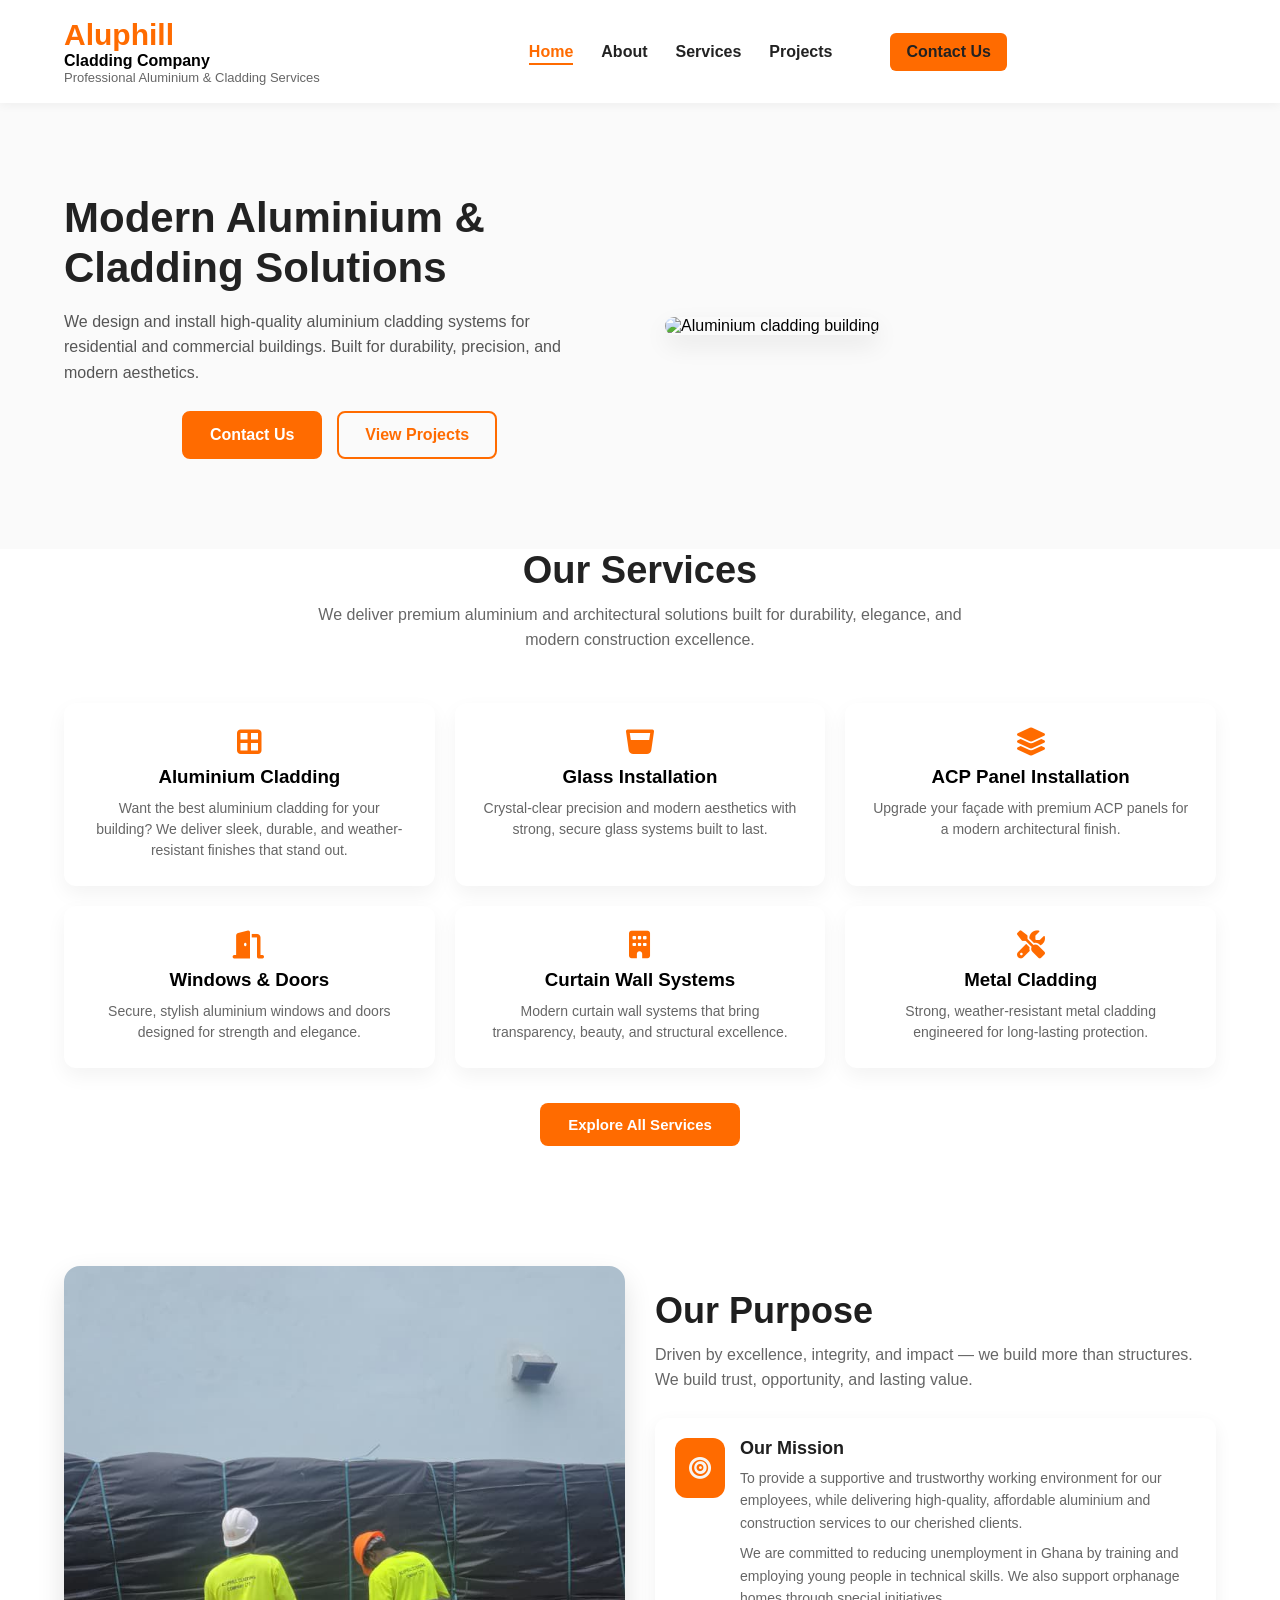
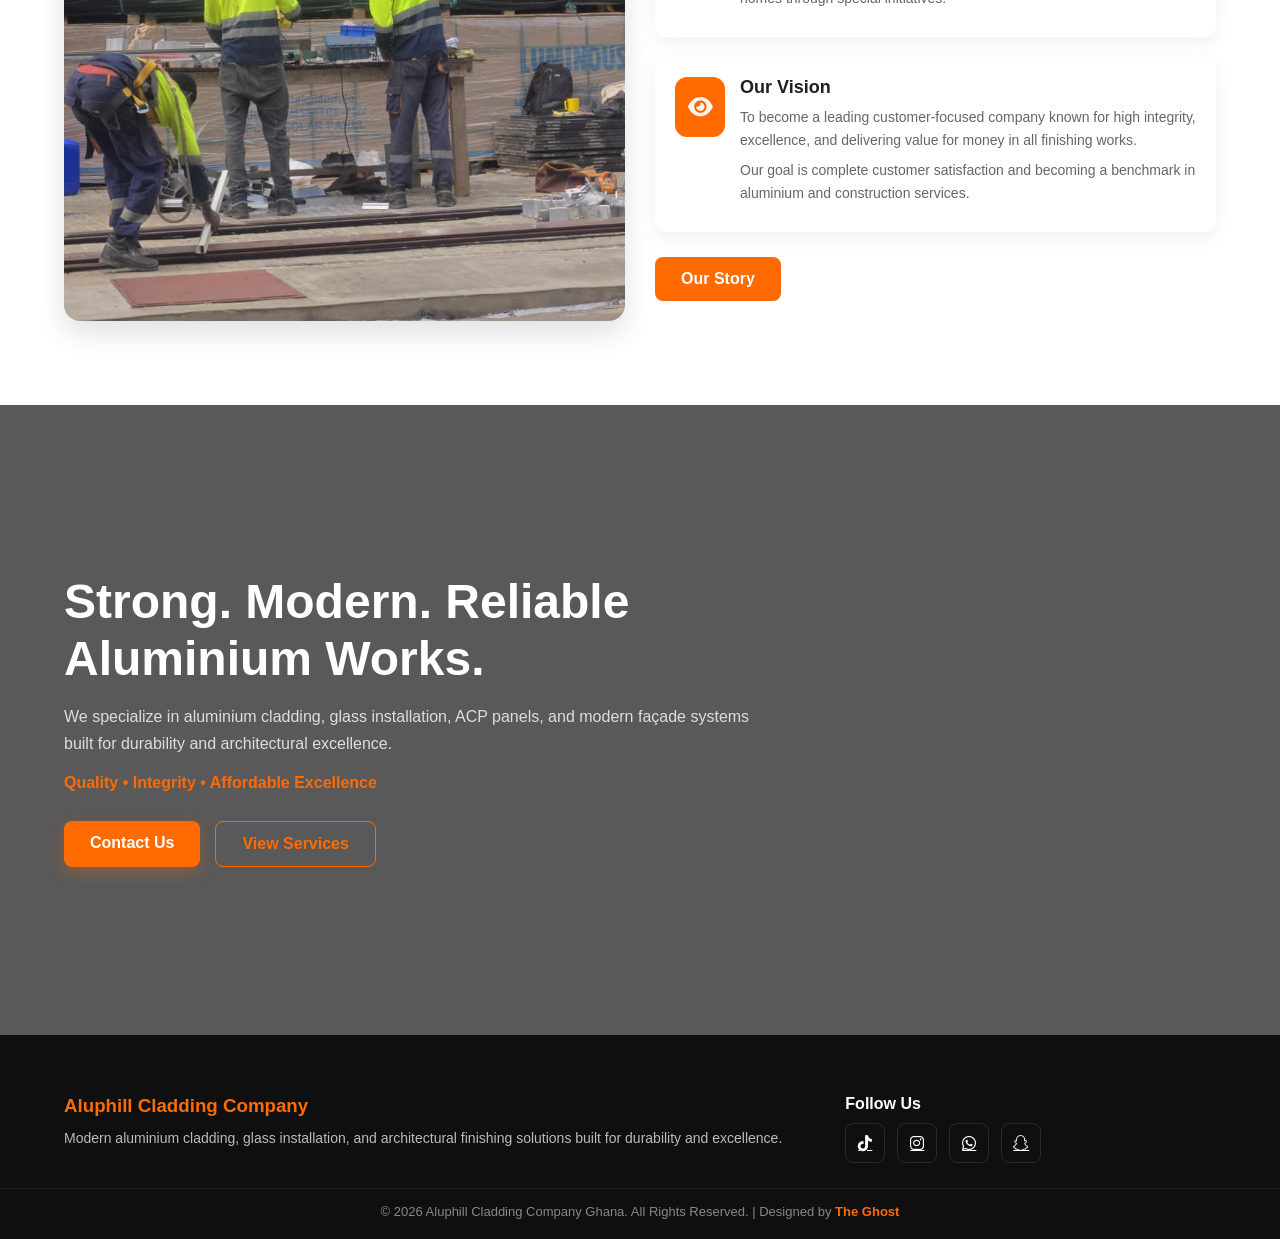
==== index.html @ 50b35634 "fixed" ====
<!DOCTYPE html>
<html lang="en">
<head>
  <meta charset="UTF-8" />
  <meta name="viewport" content="width=device-width, initial-scale=1.0"/>
  <title>Aluphill Cladding Company</title>
  <link rel="stylesheet" href="style.css"/>
  <link rel="icon" type="image/png" sizes="32x32" href="images/logo.jpeg">
  <link rel="icon" type="image/png" sizes="16x16" href="images/logo.jpeg">
</head>

<body>

<header class="navbar">
  <div class="container nav-wrapper">

    <div class="logo">
      <h1>Aluphill</h1>
      <span>Cladding Company</span>
      <p class="tagline">Professional Aluminium & Cladding Services</p>
    </div>

    <nav class="nav-links" id="navLinks"></nav>

    <button class="hamburger" id="hamburger" aria-label="Menu">
      <span></span><span></span><span></span>
    </button>

  </div>
</header>

<section class="hero">
  <div class="container hero-wrapper">

    <div class="hero-text">
      <h2>Modern Aluminium & Cladding Solutions</h2>
      <p>
        We design and install high-quality aluminium cladding systems for residential and commercial buildings.
        Built for durability, precision, and modern aesthetics.
      </p>

      <div class="hero-actions">
        <a href="contact.html" class="hero-btn primary">Contact Us</a>
        <a href="projects.html" class="hero-btn secondary">View Projects</a>
      </div>
    </div>

    <div class="hero-image">
      <img src="https://images.unsplash.com/photo-1504307651254-35680f356dfd?auto=format&fit=crop&w=1200&q=80"
           alt="Aluminium cladding building">
    </div>

  </div>
</section>

<section class="services">
  <div class="container">

    <div class="section-header">
      <h2>Our Services</h2>
      <p>
        We deliver premium aluminium and architectural solutions built for durability,
        elegance, and modern construction excellence.
      </p>
    </div>

    <div class="services-grid">

      <div class="service-card">
        <i class="fas fa-border-all service-icon"></i>
        <h3>Aluminium Cladding</h3>
        <p>Want the best aluminium cladding for your building? We deliver sleek, durable, and weather-resistant finishes that stand out.</p>
      </div>

      <div class="service-card">
        <i class="fas fa-glass-whiskey service-icon"></i>
        <h3>Glass Installation</h3>
        <p>Crystal-clear precision and modern aesthetics with strong, secure glass systems built to last.</p>
      </div>

      <div class="service-card">
        <i class="fas fa-layer-group service-icon"></i>
        <h3>ACP Panel Installation</h3>
        <p>Upgrade your façade with premium ACP panels for a modern architectural finish.</p>
      </div>

      <div class="service-card">
        <i class="fas fa-door-open service-icon"></i>
        <h3>Windows & Doors</h3>
        <p>Secure, stylish aluminium windows and doors designed for strength and elegance.</p>
      </div>

      <div class="service-card">
        <i class="fas fa-building service-icon"></i>
        <h3>Curtain Wall Systems</h3>
        <p>Modern curtain wall systems that bring transparency, beauty, and structural excellence.</p>
      </div>

      <div class="service-card">
        <i class="fas fa-tools service-icon"></i>
        <h3>Metal Cladding</h3>
        <p>Strong, weather-resistant metal cladding engineered for long-lasting protection.</p>
      </div>

    </div>

    <div class="services-footer">
      <a href="services.html" class="services-btn">Explore All Services</a>
    </div>

  </div>
</section>

<section class="mission-vision">
  <div class="container mv-wrapper">

    <!-- LEFT IMAGE (BUSINESS FEEL) -->
    <div class="mv-image">
      <img src="images/our purpose.jpeg" alt="Construction Team Working">
    </div>

    <!-- RIGHT CONTENT -->
    <div class="mv-content">

      <div class="mv-header">
        <h2>Our Purpose</h2>
        <p>
          Driven by excellence, integrity, and impact — we build more than structures.
          We build trust, opportunity, and lasting value.
        </p>
      </div>

      <!-- MISSION -->
      <div class="mv-card">
        <div class="mv-icon">
          <i class="fas fa-bullseye"></i>
        </div>

        <div>
          <h3>Our Mission</h3>
          <p>
            To provide a supportive and trustworthy working environment for our employees,
            while delivering high-quality, affordable aluminium and construction services to our cherished clients.
          </p>
          <p>
            We are committed to reducing unemployment in Ghana by training and employing young people in technical skills.
            We also support orphanage homes through special initiatives.
          </p>
        </div>
      </div>

      <!-- VISION -->
      <div class="mv-card">
        <div class="mv-icon">
          <i class="fas fa-eye"></i>
        </div>

        <div>
          <h3>Our Vision</h3>
          <p>
            To become a leading customer-focused company known for high integrity, excellence,
            and delivering value for money in all finishing works.
          </p>
          <p>
            Our goal is complete customer satisfaction and becoming a benchmark in aluminium and construction services.
          </p>
        </div>
      </div>

      <!-- CTA BUTTON -->
      <div class="mv-cta">
        <a href="about.html" class="mv-btn">Our Story</a>
      </div>

    </div>

  </div>
</section>

<section class="video-section">

  <!-- VIDEO BACKGROUND -->
  <video class="video-bg-video" autoplay muted loop playsinline>
    <source src="https://videos.pexels.com/video-files/7578552/7578552-hd_1920_1080_30fps.mp4" type="video/mp4">
  </video>

  <!-- OVERLAY -->
  <div class="video-overlay"></div>

  <!-- CONTENT -->
  <div class="container video-content-wrapper">

    <div class="video-text">

      <h1>Strong. Modern. Reliable Aluminium Works.</h1>

      <p>
        We specialize in aluminium cladding, glass installation, ACP panels, and modern façade systems
        built for durability and architectural excellence.
      </p>

      <p class="highlight">
        Quality • Integrity • Affordable Excellence
      </p>

      <div class="video-buttons">
        <a href="contact.html" class="btn primary">Contact Us</a>
        <a href="services.html" class="btn secondary">View Services</a>
      </div>

    </div>

  </div>

</section>

<footer class="footer">
  <div class="container footer-wrapper">

    <!-- BRAND / ABOUT -->
    <div class="footer-about">
      <h3>Aluphill Cladding Company</h3>
      <p>
        Modern aluminium cladding, glass installation, and architectural finishing solutions
        built for durability and excellence.
      </p>
    </div>

    <!-- SOCIALS -->
    <div class="footer-socials">
      <h4>Follow Us</h4>
   <div class="social-icons">
        <a href="https://www.tiktok.com/@aluphillcladding" target="_blank" rel="noopener noreferrer"><i class="fab fa-tiktok"></i></a>
        <a href="https://www.instagram.com/aluphillcladding1.0?igsh=MWg1b3R0eDY3OHE4Mg%3D%3D&utm_source=qr" target="_blank" rel="noopener noreferrer"><i class="fab fa-instagram"></i></a>
        <a href="https://wa.me/233240925227" target="_blank" rel="noopener noreferrer"><i class="fab fa-whatsapp"></i></a>
        <a href="https://www.snapchat.com/add/aluphilcladding?share_id=PP1uf8LnQ-aVPM5W32ZezQ&locale=en_US" target="_blank" rel="noopener noreferrer"><i class="fab fa-snapchat-ghost"></i></a>
      </div>
    </div>

  </div>

  <!-- BOTTOM BAR -->
  <div class="footer-bottom">
    <p>
      © 2026 Aluphill Cladding Company Ghana. All Rights Reserved. |
      Designed by 
      <a href="mailto:yourname@email.com">The Ghost</a>
    </p>
  </div>
</footer>

<link rel="stylesheet" href="https://cdnjs.cloudflare.com/ajax/libs/font-awesome/6.5.0/css/all.min.css">

<script src="script.js" defer></script>
</body>
</html>
---- style.css ----
/* =========================
   GLOBAL
========================= */
* {
  margin: 0;
  padding: 0;
  box-sizing: border-box;
}

body {
  font-family: Arial, sans-serif;
}

.container {
  width: 90%;
  max-width: 1200px;
  margin: auto;
}

/* =========================
   NAVBAR
========================= */
.navbar {
  position: sticky;
  top: 0;
  background: #fff;
  box-shadow: 0 2px 10px rgba(0,0,0,0.05);
  z-index: 1000;
}

/* 🔥 FIX: proper spacing control */
.nav-wrapper {
  display: grid;
  grid-template-columns: auto 1fr auto;
  align-items: center;
  padding: 18px 0;

  /* KEY FIX: pushes right section away from center naturally */
  column-gap: 40px;
}

/* LOGO */
.logo h1 {
  color: #ff6b00;
  font-size: 30px;
}

.logo span {
  font-weight: 600;
}

.logo .tagline {
  font-size: 13px;
  color: #666;
}

/* =========================
   NAV LINKS
========================= */
.nav-links {
  display: flex;
  justify-content: center;
  align-items: center;
  gap: 28px;
}

.nav-links a {
  text-decoration: none;
  color: #222;
  font-weight: 600;
}


/* =========================
   ACTIVE PAGE INDICATOR
========================= */

.nav-links a.nav-item.active {
  color: #ff6b00;
  position: relative;
}

/* keep underline visible on active page */
.nav-links a.nav-item.active::after {
  content: "";
  position: absolute;
  left: 0;
  bottom: -4px;
  height: 2px;
  width: 100%;
  background: #ff6b00;
}

/* CTA */
.cta-btn {
  background: #ff6b00;
  color: #fff;
  padding: 10px 16px;
  border-radius: 6px;
  white-space: nowrap;
  margin-left: 30px;
}

/* =========================
   HAMBURGER (FIXED DISTANCE)
========================= */
.hamburger {
  display: none;
  flex-direction: column;
  justify-content: center;
  gap: 5px;
  background: none;
  border: none;
  cursor: pointer;

  /* 🔥 CORE FIX: pushes it away from logo naturally */
  justify-self: end;
  margin-right: 10px;
}

.hamburger span {
  height: 3px;
  width: 25px;
  background: #222;
  transition: 0.3s;
}

/* X animation */
.hamburger.active span:nth-child(1) {
  transform: rotate(45deg) translate(5px, 5px);
}

.hamburger.active span:nth-child(2) {
  opacity: 0;
}

.hamburger.active span:nth-child(3) {
  transform: rotate(-45deg) translate(5px, -5px);
}

/* =========================
   MOBILE
========================= */
@media (max-width: 768px) {

  .hamburger {
    display: flex;
  }

  .nav-wrapper {
    column-gap: 20px; /* tighter but controlled for mobile */
  }

  .nav-links {
    position: absolute;
    top: 100%;
    left: 0;
    width: 100%;
    background: #fff;

    flex-direction: column;
    align-items: flex-start;
    padding: 20px;
    gap: 15px;

    opacity: 0;
    transform: translateY(-10px);
    pointer-events: none;
    transition: 0.3s;
  }

  .nav-links.active {
    opacity: 1;
    transform: translateY(0);
    pointer-events: auto;
  }

  .cta-btn {
    width: 100%;
    text-align: center;
    margin-left: 0;
  }
}

/* =========================
   HERO SECTION
========================= */
.hero {
  padding: 90px 0;
  background: #fafafa;
}

.hero-wrapper {
  display: grid;
  grid-template-columns: 1fr 1fr;
  gap: 50px;
  align-items: center;
}

/* TEXT */
.hero-text h2 {
  font-size: 42px;
  color: #222;
  margin-bottom: 15px;
  line-height: 1.2;
}

.hero-text p {
  color: #555;
  font-size: 16px;
  line-height: 1.6;
  margin-bottom: 25px;
  max-width: 500px;
}

/* ACTION BUTTONS */
.hero-actions {
  margin-top: 25px;
  display: flex;
  justify-content: center;
  flex-wrap: wrap;
  gap: 15px;
  align-items: center;
}
.hero-btn {
  padding: 13px 26px;
  border-radius: 8px;
  text-decoration: none;
  font-weight: 600;
  transition: 0.3s ease;
}

.hero-btn.primary {
  background: #ff6b00;
  color: #fff;
  border: 2px solid #ff6b00;
}

.hero-btn.primary:hover {
  background: #f6f6f5;
  color: #ff6b00;
}

.hero-btn.secondary {
  border: 2px solid #ff6b00;
  color: #ff6b00;
}

.hero-btn.secondary:hover {
  background: #ff6b00;
  color: #fff;
}

/* IMAGE */
.hero-image img {
  width: 100%;
  border-radius: 10px;
  object-fit: cover;
  box-shadow: 0 10px 25px rgba(0,0,0,0.08);
}

/* =========================
   RESPONSIVE
========================= */
@media (max-width: 768px) {
  .hero-wrapper {
    grid-template-columns: 1fr;
    text-align: center;
  }

  .hero-text p {
    margin: 0 auto 25px auto;
  }

  .hero-actions {
    justify-content: center;
  }
}


/* =========================
   SECTION HEADER CENTER FIX
========================= */
.section-header {
  text-align: center;
  margin-bottom: 50px;
}

.section-header h2 {
  font-size: 38px;
  color: #222;
  margin-bottom: 10px;
}

.section-header p {
  color: #666;
  max-width: 650px;
  margin: 0 auto;
  line-height: 1.6;
}

/* ICON STYLE (ORANGE BRAND COLOR) */
.service-icon {
  font-size: 42px;
  color: #ff6b00;
  margin-bottom: 14px;
  transition: 0.3s ease;
}

/* ICON HOVER EFFECT */
.service-card:hover .service-icon {
  transform: scale(1.15);
  color: #e65c00;
}

/* =========================
   CTA BUTTON
========================= */
.services-footer {
  text-align: center;
  margin-top: 35px;
}

.services-btn {
  display: inline-block;
  padding: 13px 28px;
  background: #ff6b00;
  color: #fff;
  border-radius: 8px;
  margin-bottom: 40px;
  text-decoration: none;
  font-weight: 600;
  font-size: 15px;
  transition: 0.3s ease;
}

.services-btn:hover {
 background: #fff;
 border: 2px solid #ff6b00;
color: #ff6b00;
transform: translateY(-3px);
}

/* =========================
   RESPONSIVE
========================= */
@media (max-width: 900px) {
  .services-grid {
    grid-template-columns: repeat(2, 1fr);
  }
}
@media (max-width: 600px) {
  .services-grid {
    grid-template-columns: 1fr;
  }
}

/* =========================
   MAIN WRAPPER
========================= */
.mv-wrapper {
  display: grid;
  grid-template-columns: 1fr 1fr;
  gap: 50px;
  align-items: center;
  padding: 80px 0;
}

/* =========================
   IMAGE SECTION
========================= */
.mv-image img {
  width: 100%;
  border-radius: 16px;
  object-fit: cover;
  box-shadow: 0 12px 28px rgba(0,0,0,0.12);
}

/* =========================
   HEADER
========================= */
.mv-header h2 {
  font-size: 36px;
  color: #1f1f1f;
  margin-bottom: 10px;
}

.mv-header p {
  color: #666;
  line-height: 1.6;
  margin-bottom: 25px;
}

/* =========================
   CARD (MISSION / VISION)
========================= */
.mv-card {
  display: flex;
  gap: 15px;
  background: #fff;
  padding: 20px;
  border-radius: 12px;
  margin-bottom: 20px;

  box-shadow: 0 6px 18px rgba(0,0,0,0.06);
  transition: 0.3s ease;
}

.mv-card:hover {
  transform: translateY(-5px);
}

/* ICON BOX */
.mv-icon {
  width: 50px;
  height: 50px;
  min-width: 50px;
  background: rgba(255,107,0,0.12);
  display: flex;
  align-items: center;
  justify-content: center;
  border-radius: 10px;
}

.mv-icon i {
  color: #f7f5f3;
  font-size: 22px;
}

/* TEXT */
.mv-card h3 {
  font-size: 18px;
  margin-bottom: 8px;
  color: #1f1f1f;
}

.mv-card p {
  font-size: 14px;
  color: #666;
  line-height: 1.6;
  margin-bottom: 8px;
}

/* =========================
   CTA BUTTON
========================= */
.mv-cta {
  margin-top: 25px;
}

.mv-btn {
  display: inline-block;
  padding: 13px 26px;
  background: #ff6b00;
  color: #fff;
  border-radius: 8px;
  text-decoration: none;
  font-weight: 600;
  transition: 0.3s ease;
}

.mv-btn:hover {
  background: #fff;
  border: 2px solid #ff6b00;
  color: #ff6b00;
  transform: translateY(-3px);
}

/* =========================
   RESPONSIVE
========================= */
@media (max-width: 900px) {
  .mv-wrapper {
    grid-template-columns: 1fr;
  }

  .mv-header h2 {
    font-size: 30px;
  }
}
@media (max-width: 900px) {
  .mv-cta {
    text-align: center;
    display: flex;
    justify-content: center;
  }

  .mv-btn {
    display: inline-block;
  }
}

/* =========================
   VIDEO SECTION
========================= */
.video-section {
  position: relative;
  height: 70vh;
  overflow: hidden;
  display: flex;
  align-items: center;
}

/* BACKGROUND VIDEO */
.video-bg-video {
  position: absolute;
  top: 0;
  left: 0;
  width: 100%;
  height: 100%;
  object-fit: cover;
  z-index: 1;
}

/* OVERLAY */
.video-overlay {
  position: absolute;
  top: 0;
  left: 0;
  width: 100%;
  height: 100%;
  background: rgba(0,0,0,0.65);
  z-index: 2;
}

/* CONTENT WRAPPER */
.video-content-wrapper {
  position: relative;
  z-index: 3;
  color: #fff;
}

/* TEXT */
.video-text {
  max-width: 700px;
}

.video-text h1 {
  font-size: 48px;
  line-height: 1.2;
  margin-bottom: 15px;
}

.video-text p {
  font-size: 16px;
  color: #ddd;
  line-height: 1.7;
  margin-bottom: 12px;
}

.video-text .highlight {
  color: #ff6b00;
  font-weight: 600;
  margin-top: 10px;
}

/* BUTTONS */
.video-buttons {
  margin-top: 25px;
  display: flex;
  gap: 15px;
  flex-wrap: wrap;
}

.btn {
  padding: 13px 26px;
  border-radius: 8px;
  text-decoration: none;
  font-weight: 600;
  transition: 0.3s ease;
}

/* PRIMARY */
.btn.primary {
  background: #ff6b00;
  color: #fff;
  box-shadow: 0 6px 16px rgba(255,107,0,0.3);
}

.btn.primary:hover {
  background: #e65c00;
  transform: translateY(-2px);
}

/* SECONDARY */
.btn.secondary {
  border: 1px solid #ff6b00;
  color: #ff6b00;
}

.btn.secondary:hover {
  background: #ff6b00;
  color: #fff;
}

/* =========================
   RESPONSIVE
========================= */
@media (max-width: 900px) {
  .video-text h1 {
    font-size: 32px;
  }

  .video-text {
    text-align: center;
    margin: auto;
  }

  .video-buttons {
    justify-content: center;
  }
}

/* FOOTER BASE */
.footer {
  background: #0f0f0f;
  color: #fff;
  padding: 60px 0 20px;
}

/* GRID */
.footer-wrapper {
  display: grid;
  grid-template-columns: 2fr 1fr;
  gap: 40px;
  margin-bottom: 25px;
}

/* ABOUT */
.footer-about h3 {
  color: #ff6b00;
  margin-bottom: 10px;
}

.footer-about p {
  color: #bbb;
  font-size: 14px;
  line-height: 1.6;
}

/* SOCIALS */
.footer-socials h4 {
  margin-bottom: 10px;
}

.social-icons {
  display: flex;
  gap: 12px;
}

.social-icons a {
  width: 40px;
  height: 40px;
  border: 1px solid #2a2a2a;
  display: flex;
  align-items: center;
  justify-content: center;
  border-radius: 8px;
  color: #fff;
  transition: 0.3s ease;
}

.social-icons a:hover {
  background: #ff6b00;
  border-color: #ff6b00;
  transform: translateY(-3px);
}

/* BOTTOM BAR */
.footer-bottom {
  border-top: 1px solid #1f1f1f;
  padding-top: 15px;
  text-align: center;
  font-size: 13px;
  color: #888;
}

.footer-bottom a {
  color: #ff6b00;
  text-decoration: none;
  font-weight: 600;
}

.footer-bottom a:hover {
  text-decoration: underline;
}

/* RESPONSIVE */
@media (max-width: 768px) {
  .footer-wrapper {
    grid-template-columns: 1fr;
    text-align: center;
  }

  .social-icons {
    justify-content: center;
  }
}

/* =========================
   ABOUT HERO SECTION
========================= */
.about-hero {
  padding: 90px 0;
  background: #f8f9fb;
}

/* GRID LAYOUT */
.about-grid {
  display: grid;
  grid-template-columns: 1.1fr 0.9fr;
  gap: 50px;
  align-items: center;
}

/* =========================
   TEXT SIDE (CARD STYLE FEEL)
========================= */
.about-text {
  background: #fff;
  padding: 40px 50px;
  border-radius: 14px;
  box-shadow: 0 10px 25px rgba(0,0,0,0.06);
  width: 100%;
  height: 100%;

  /* ADD THIS */
  display: flex;
  flex-direction: column;
  justify-content: center;
}

.about-text h2 {
  font-size: 36px;
  margin-bottom: 15px;
  color: #1f1f1f;
  position: relative;
}

/* orange accent line under title */
.about-text h2::after {
  content: "";
  width: 60px;
  height: 4px;
  background: #ff6b00;
  position: absolute;
  left: 0;
  bottom: -8px;
  border-radius: 2px;
}

.about-text p {
  font-size: 15px;
  color: #555;
  line-height: 1.7;
  margin-bottom: 15px;
}

/* =========================
   IMAGE SIDE
========================= */
.about-image img {
  width: 100%;
  height: 420px;
  object-fit: cover;
  border-radius: 14px;
  box-shadow: 0 12px 30px rgba(0,0,0,0.12);
  transition: 0.3s ease;
}

/* subtle hover */
.about-image img:hover {
  transform: scale(1.02);
}

/* =========================
   RESPONSIVE DESIGN
========================= */
@media (max-width: 900px) {
  .about-grid {
    grid-template-columns: 1fr;
    gap: 30px;
  }

  .about-text {
    text-align: center;
    padding: 25px;
  }

  .about-text h2::after {
    left: 50%;
    transform: translateX(-50%);
  }

  .about-image img {
    height: 320px;
  }
}

@media (max-width: 600px) {
  .about-text h2 {
    font-size: 28px;
  }

  .about-text p {
    font-size: 14px;
  }

  .about-image img {
    height: 250px;
  }
}

/* =========================
   MISSION / VISION
========================= */

/* =========================
   SECTION BASE
========================= */
.about-mv {
  padding: 100px 0;
  background: #f8f8f8;
}

/* GRID */
.mv-wrapper {
  display: grid;
  grid-template-columns: 1fr 1fr;
  gap: 30px;
}

/* =========================
   BOX DESIGN
========================= */
.mv-box {
  padding: 40px;
  border-radius: 14px;
  background: #fff;
  position: relative;
  overflow: hidden;
  transition: 0.4s ease;
  border: 1px solid #eee;
}

/* subtle gradient accent */
.mv-box::before {
  content: "";
  position: absolute;
  top: 0;
  left: 0;
  width: 6px;
  height: 100%;
  background: #ff6b00;
}

/* hover */
.mv-box:hover {
  transform: translateY(-8px);
  box-shadow: 0 15px 30px rgba(0,0,0,0.08);
}

/* =========================
   ICON
========================= */
.mv-icon {
  width: 60px;
  height: 60px;
  background: #ff6b00;
  display: flex;
  align-items: center;
  justify-content: center;
  border-radius: 12px;
  margin-bottom: 20px;
}

.mv-icon svg {
  width: 28px;
  height: 28px;
  stroke: #fff;
  fill: none;
  stroke-width: 2;
}

/* =========================
   TEXT
========================= */
.mv-box h3 {
  font-size: 22px;
  margin-bottom: 12px;
  color: #222;
}

.mv-box p {
  color: #555;
  line-height: 1.6;
  margin-bottom: 15px;
}

/* bullet list */
.mv-box ul {
  list-style: none;
  padding: 0;
}

.mv-box li {
  font-size: 14px;
  margin-bottom: 8px;
  color: #444;
}

/* =========================
   STATS SECTION
========================= */
.stats-section {
  padding: 80px 0;
  background: #f9f9f9;

  /* subtle grid pattern */
  background-image: 
    linear-gradient(#eee 1px, transparent 1px),
    linear-gradient(90deg, #eee 1px, transparent 1px);
  background-size: 40px 40px;
}

.stats-container {
  display: grid;
  grid-template-columns: 1fr auto 1fr auto 1fr;
  align-items: center;
  text-align: center;
}

/* =========================
   STAT BOX
========================= */
.stat-box h2 {
  font-size: 48px;
  font-weight: 700;
  color: #000;
}

/* orange symbols only */
.stat-box .symbol {
  color: #ff6600;
  margin-left: 2px;
}

/* labels */
.stat-box p {
  margin-top: 8px;
  font-size: 12px;
  letter-spacing: 1px;
  color: #555;
  font-weight: 500;
}

/* =========================
   DIVIDERS
========================= */
.divider {
  width: 1px;
  height: 60px;
  background: #ddd;
}

/* =========================
   RESPONSIVE
========================= */
@media (max-width: 768px) {

  .stats-container {
    grid-template-columns: 1fr;
    gap: 30px;
  }

  .divider {
    display: none;
  }
    .mv-wrapper {
    grid-template-columns: 1fr;
  }
}


/* =========================
   CONTACT HERO
========================= */
.contact-hero {
  padding: 80px 0 40px;
  text-align: center;
  background: #111;
  color: #fff;
}

.contact-hero h1 {
  font-size: 42px;
  margin-bottom: 10px;
}

.contact-hero p {
  color: #ccc;
  max-width: 650px;
  margin: auto;
  line-height: 1.6;
}

/* =========================
   CONTACT GRID
========================= */
.contact-section {
  padding: 60px 0;
  background: #f8f9fb;
}

.contact-grid {
  display: grid;
  grid-template-columns: 1.2fr 0.8fr;
  gap: 40px;
}

/* =========================
   FORM BOX
========================= */
.contact-form-box {
  background: #fff;
  padding: 35px;
  border-radius: 14px;
  box-shadow: 0 10px 25px rgba(0,0,0,0.06);
}

.contact-form-box h2 {
  margin-bottom: 20px;
  color: #1f1f1f;
}

.contact-form-box form {
  display: flex;
  flex-direction: column;
  gap: 12px;
}

.contact-form-box input,
.contact-form-box select,
.contact-form-box textarea {
  padding: 12px;
  border: 1px solid #ddd;
  border-radius: 8px;
  outline: none;
  font-size: 14px;
}

.contact-form-box button {
  background: #ff6b00;
  color: #fff;
  padding: 14px;
  border: none;
  border-radius: 8px;
  font-weight: 600;
  cursor: pointer;
  transition: 0.3s;
}

.contact-form-box button:hover {
  background: #e65c00;
}

/* =========================
   CONTACT INFO
========================= */
.contact-info-box {
  display: flex;
  flex-direction: column;
  gap: 15px;
}

.info-card {
  background: #fff;
  padding: 20px;
  border-radius: 12px;
  box-shadow: 0 6px 18px rgba(0,0,0,0.05);
}

.info-card h3 {
  margin-bottom: 5px;
  color: #ff6b00;
  font-size: 16px;
}

.info-card a {
  color: #333;
  text-decoration: none;
}

.info-card a:hover {
  color: #ff6b00;
}

/* =========================
   MAP
========================= */
.map-section iframe {
  width: 100%;
  height: 300px;
  border: none;
}

/* =========================
   WHATSAPP FLOAT
========================= */
.whatsapp-float {
  position: fixed;
  bottom: 20px;
  right: 20px;
  background: #25D366;
  color: #fff;
  width: 55px;
  height: 55px;
  border-radius: 50%;
  display: flex;
  align-items: center;
  justify-content: center;
  font-size: 24px;
  text-decoration: none;
  box-shadow: 0 10px 20px rgba(0,0,0,0.2);
  z-index: 999;
}

/* =========================
   RESPONSIVE
========================= */
@media (max-width: 900px) {
  .contact-grid {
    grid-template-columns: 1fr;
    gap: 30px;
  }

  .contact-hero h1 {
    font-size: 32px;
  }
}

@media (max-width: 768px) {
  .contact-hero {
    padding: 55px 0 30px;
  }

  .contact-hero h1 {
    font-size: 28px;
    line-height: 1.1;
  }

  .contact-hero p {
    max-width: 100%;
    margin: 0 auto;
    font-size: 15px;
  }

  .contact-form-box {
    padding: 24px;
  }

  .contact-form-box form {
    gap: 16px;
  }

  .contact-form-box input,
  .contact-form-box select,
  .contact-form-box textarea {
    font-size: 15px;
    padding: 14px;
  }

  .contact-form-box textarea {
    min-height: 180px;
  }

  .contact-form-box button {
    width: 100%;
  }

  .contact-info-box {
    gap: 18px;
  }

  .info-card {
    padding: 18px;
  }

  .map-section iframe {
    height: 260px;
  }

  .whatsapp-float {
    bottom: 16px;
    right: 16px;
    width: 50px;
    height: 50px;
    font-size: 22px;
  }
}

/* =========================
   HERO
========================= */
.services-hero {
  background: #111;
  color: #fff;
  text-align: center;
  padding: 80px 0;
}

.services-hero h1 {
  font-size: 42px;
  margin-bottom: 15px;
}

.services-hero p {
  color: #ccc;
  max-width: 700px;
  margin: auto;
  line-height: 1.6;
}

.services-hero-btns {
  margin-top: 25px;
  display: flex;
  justify-content: center;
  gap: 15px;
}

/* =========================
   SECTION
========================= */
.services-section {
  padding: 70px 0;
  background: #f8f9fb;
}

.category-title {
  font-size: 24px;
  margin: 40px 0 20px;
  color: #222;
  position: relative;
}

.category-title::after {
  content: "";
  width: 60px;
  height: 4px;
  background: #ff6b00;
  position: absolute;
  left: 0;
  bottom: -8px;
  border-radius: 2px;
}

/* =========================
   GRID
========================= */
.services-grid {
  display: grid;
  grid-template-columns: repeat(3, 1fr);
  gap: 20px;
}

/* CARD */
.service-card {
  background: #fff;
  padding: 25px;
  border-radius: 12px;
  box-shadow: 0 8px 20px rgba(0,0,0,0.05);
  transition: 0.3s ease;
  text-align: center;
}

.service-card i {
  font-size: 28px;
  color: #ff6b00;
  margin-bottom: 10px;
}

.service-card h3 {
  margin-bottom: 10px;
}

.service-card p {
  font-size: 14px;
  color: #666;
  line-height: 1.5;
}

.service-card:hover {
  transform: translateY(-6px);
  box-shadow: 0 12px 25px rgba(0,0,0,0.1);
}

/* =========================
   CTA
========================= */
.services-cta {
  background: #ff6b00;
  color: #fff;
  text-align: center;
  padding: 70px 0;
}

.services-cta h2 {
  font-size: 32px;
  margin-bottom: 10px;
}

.services-cta p {
  margin-bottom: 20px;
}

.services-cta .btn.primary {
  background: #fff;
  color: #ff6b00;
  padding: 12px 24px;
  border-radius: 8px;
  text-decoration: none;
  font-weight: 600;
}
.services-cta .btn.primary:hover {
  background: #ff6b00;
  color: #fff;
}
.services-cta .btn.secondary {
  border: 1px solid #ff6b00;
  color: #ff6b00;
  padding: 12px 24px;
  border-radius: 8px;
  text-decoration: none;
}
.services-cta .btn.primary1{
   background: #f3f1f1;
  color: #ff6b00;

}
.services-cta .btn.primary1:hover {
  background: #ff6b00;
  color: #fff;
  border: 1px solid #e3e1e0;
}

/* =========================
   RESPONSIVE
========================= */
@media (max-width: 900px) {
  .services-grid {
    grid-template-columns: repeat(2, 1fr);
  }
}

@media (max-width: 600px) {
  .services-grid {
    grid-template-columns: 1fr;
  }

  .services-hero h1 {
    font-size: 28px;
  }
}


/* HERO */
.project-hero-premium {
  position: relative;
  height: 70vh;
}

.project-hero-premium img {
  width: 100%;
  height: 100%;
  object-fit: cover;
}

.hero-overlay {
  position: absolute;
  inset: 0;
  background: linear-gradient(to top, rgba(0,0,0,0.7), transparent);
}

.hero-content {
  position: absolute;
  bottom: 50px;
  color: #fff;
}

.project-tag {
  background: #ff6b00;
  padding: 6px 12px;
  border-radius: 6px;
  font-size: 12px;
}

.hero-content h1 {
  font-size: 42px;
  margin: 10px 0;
}

/* OVERVIEW STRIP */
.overview-strip {
  background: #111;
  color: #fff;
  padding: 20px 0;
}

.overview-flex {
  display: flex;
  justify-content: space-between;
  flex-wrap: wrap;
}

.overview-item {
  display: flex;
  align-items: center;
  gap: 10px;
}

/* STORY */
.story-grid {
  display: grid;
  grid-template-columns: 1fr 1fr;
  gap: 50px;
  padding: 80px 0;
}

.story-text h2 {
  margin-bottom: 10px;
}

.story-image img {
  width: 100%;
  border-radius: 12px;
}

/* TIMELINE */
.timeline {
  display: flex;
  justify-content: space-between;
  gap: 20px;
}

.timeline-item {
  text-align: center;
}

.timeline-item span {
  display: inline-block;
  background: #ff6b00;
  color: #fff;
  padding: 10px 14px;
  border-radius: 50%;
  margin-bottom: 10px;
}

/* RESULT */
.result-section {
  padding: 60px 0;
  background: #f8f9fb;
}

.result-box {
  max-width: 700px;
  margin: auto;
  text-align: center;
}

/* GALLERY */
.gallery-grid {
  display: grid;
  grid-template-columns: repeat(3, 1fr);
  gap: 15px;
}

.gallery-grid img {
  width: 100%;
  border-radius: 10px;
  transition: 0.3s;
}

.gallery-grid img:hover {
  transform: scale(1.05);
}

/* CTA */
.cta1-btn {
  display: inline-block;
  margin-top: 15px;
  background: #fff;
  color: #ff6b00;
  padding: 12px 24px;
  border-radius: 8px;
  text-decoration: none;
}

.projects-slider {
  overflow: hidden;
  position: relative;
}

.slides {
  display: flex;
  transition: transform 0.6s ease;
}

/* 🔥 IMPORTANT */
.project-slide {
  min-width: 100%;
  min-height: 100vh;
  display: flex;
  flex-direction: column;
}

.project-cta-premium {
  background: #ff6b00;
  text-align: center;
  padding: 60px 0;
  color: #fff;
  margin-top: auto;
}

/* NAV BUTTONS */
.slider-controls {
  position: absolute;
  inset: 0;
  pointer-events: none;
}

.prev, .next {
  position: fixed;
  top: 50%;
  transform: translateY(-50%);
  background: rgba(255, 107, 0, 0.95);
  color: #fff;
  border: none;
  padding: 14px 16px;
  cursor: pointer;
  z-index: 9999;
  border-radius: 50%;
  box-shadow: 0 16px 28px rgba(0, 0, 0, 0.15);
  pointer-events: auto;
}

.prev { left: 18px; }
.next { right: 18px; }

.slider-indicators {
  position: absolute;
  left: 50%;
  bottom: 24px;
  transform: translateX(-50%);
  display: flex;
  gap: 10px;
  z-index: 10;
}

.slider-indicators button {
  width: 12px;
  height: 12px;
  border-radius: 50%;
  border: 1px solid rgba(255, 255, 255, 0.9);
  background: rgba(255, 255, 255, 0.45);
  transition: transform 0.2s ease, background 0.2s ease;
  cursor: pointer;
  pointer-events: auto;
}

.slider-indicators button:hover,
.slider-indicators button.active {
  background: #ff6b00;
  transform: scale(1.05);
}

/* RESPONSIVE */
@media(max-width: 768px){
  .story-grid {
    grid-template-columns: 1fr;
    gap: 30px;
    padding: 40px 0;
  }

  .project-hero-premium {
    min-height: 60vh;
    height: auto;
  }

  .hero-content {
    bottom: 20px;
    left: 20px;
    right: 20px;
    max-width: calc(100% - 40px);
    text-align: center;
  }

  .hero-content h1 {
    font-size: 30px;
    line-height: 1.1;
  }

  .project-tag {
    margin-left: auto;
    margin-right: auto;
  }

  .project-tag {
    font-size: 11px;
    padding: 5px 10px;
  }

  .overview-flex {
    flex-direction: column;
    align-items: stretch;
    gap: 12px;
  }

  .overview-item {
    width: 100%;
    justify-content: flex-start;
  }

  .timeline {
    flex-direction: column;
    gap: 14px;
  }

  .gallery-grid {
    grid-template-columns: 1fr;
  }

  .project-cta-premium {
    padding: 40px 0;
  }
}
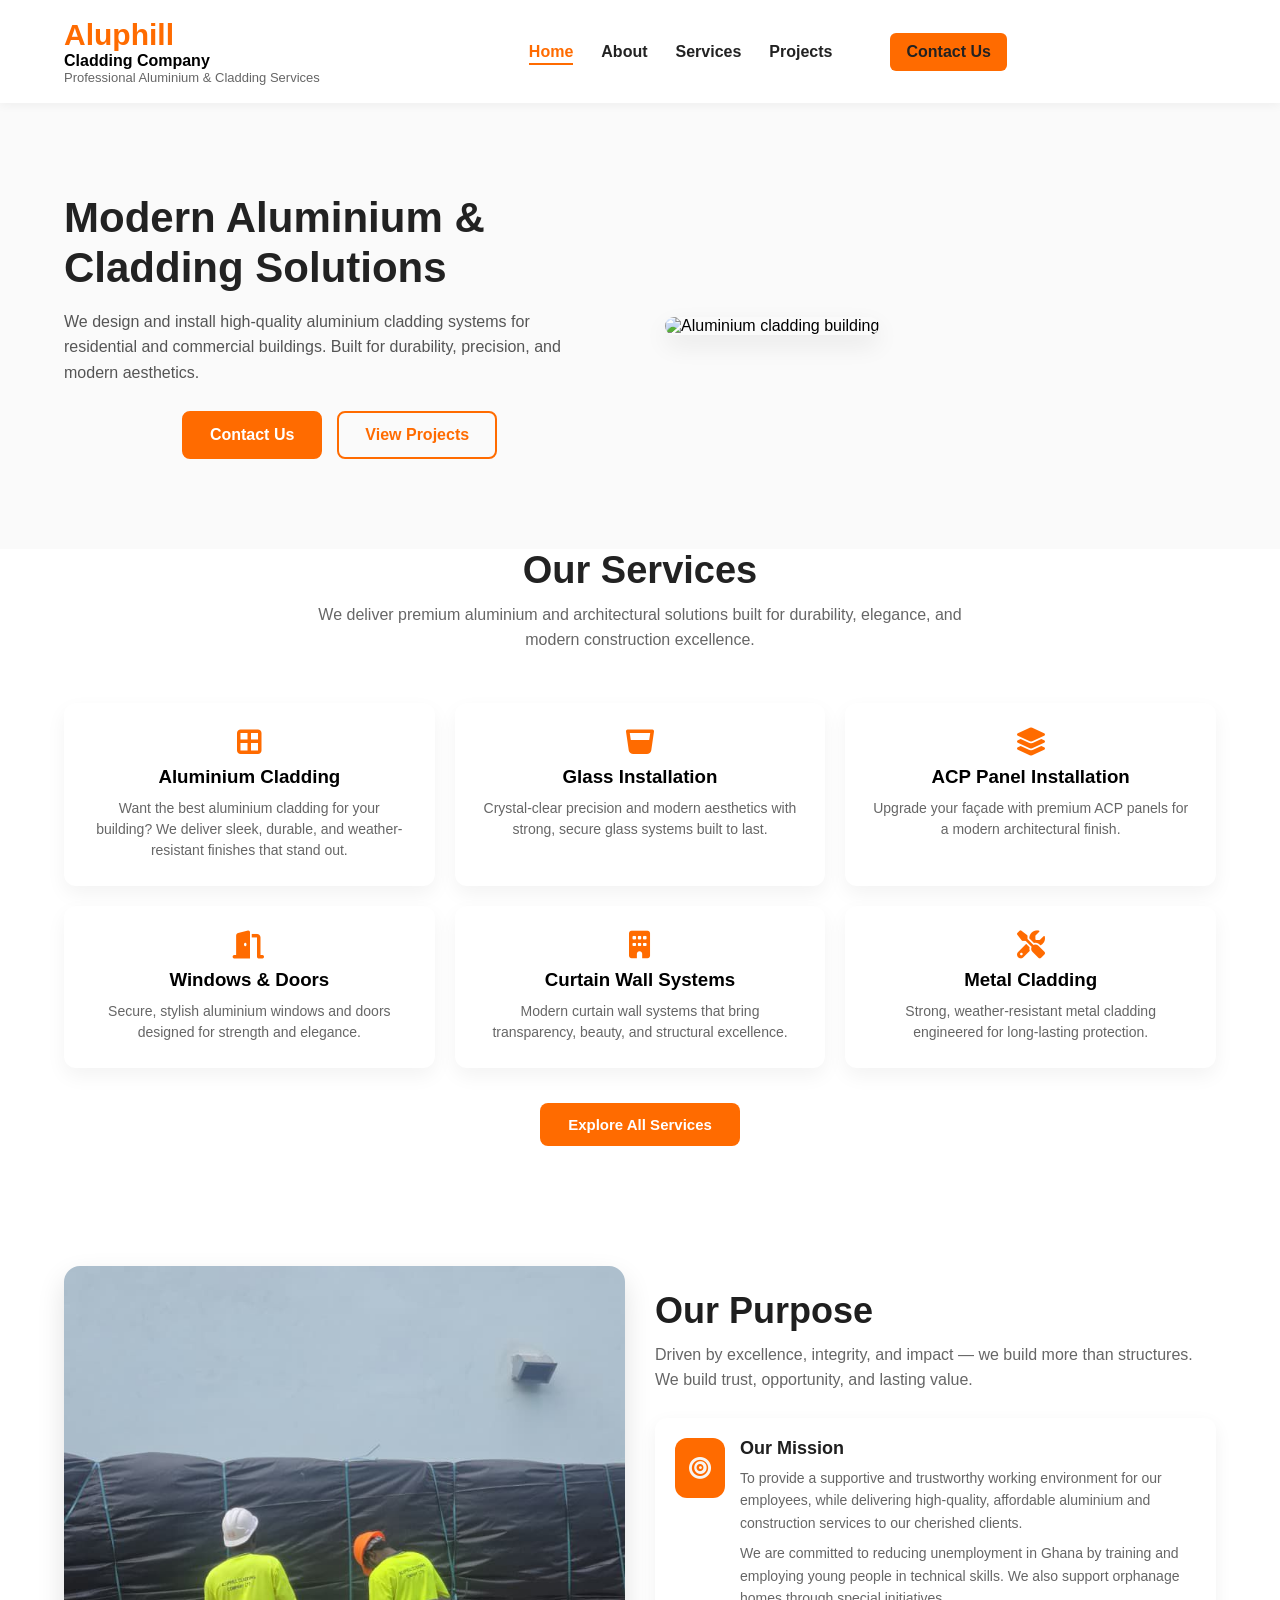
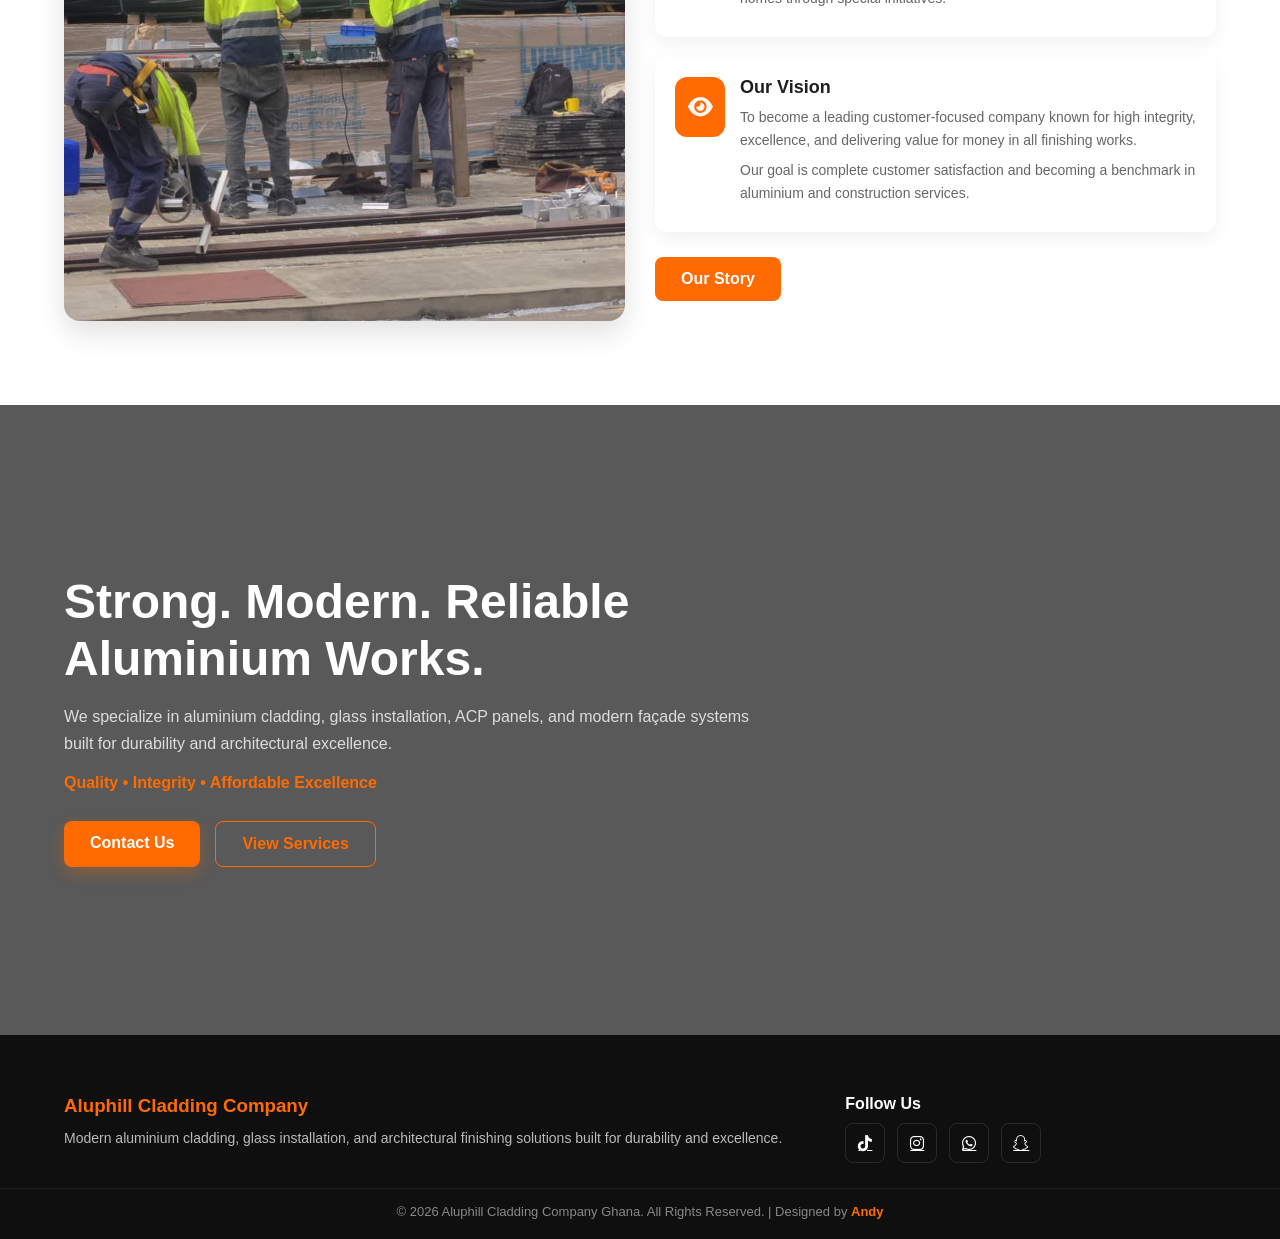
==== commit 0b1a2390: "new projects" ====
--- a/index.html
+++ b/index.html
@@ -105,7 +105,7 @@
     </div>
 
     <div class="services-footer">
-      <a href="services.html" class="services-btn">Explore All Services</a>
+      <a href="service.html" class="services-btn">Explore All Services</a>
     </div>
 
   </div>
@@ -205,7 +205,7 @@
 
       <div class="video-buttons">
         <a href="contact.html" class="btn primary">Contact Us</a>
-        <a href="services.html" class="btn secondary">View Services</a>
+        <a href="service.html" class="btn secondary">View Services</a>
       </div>
 
     </div>
@@ -244,7 +244,7 @@
     <p>
       © 2026 Aluphill Cladding Company Ghana. All Rights Reserved. |
       Designed by 
-      <a href="mailto:yourname@email.com">The Ghost</a>
+      <a href="mailto:yourname@email.com">Andy</a>
     </p>
   </div>
 </footer>
--- a/style.css
+++ b/style.css
@@ -1363,274 +1363,106 @@
   }
 }
 
-
-/* HERO */
-.project-hero-premium {
+.projects-page {
+  padding: 80px 0;
+  background: #f7f7f7;
+}
+
+/* GRID */
+.projects-grid {
+  display: grid;
+  grid-template-columns: repeat(3, 1fr);
+  gap: 28px;
+}
+
+/* CARD */
+.project-card {
+  background: #fff;
+  border-radius: 14px;
+  overflow: hidden;
+  transition: 0.35s ease;
+  box-shadow: 0 10px 25px rgba(0,0,0,0.06);
+}
+
+.project-card:hover {
+  transform: translateY(-8px);
+  box-shadow: 0 20px 40px rgba(0,0,0,0.12);
+}
+
+/* IMAGE */
+.project-image {
   position: relative;
-  height: 70vh;
-}
-
-.project-hero-premium img {
+  height: 200px;
+}
+
+.project-image img {
   width: 100%;
   height: 100%;
   object-fit: cover;
 }
 
-.hero-overlay {
+/* BADGE */
+.project-badge {
   position: absolute;
-  inset: 0;
-  background: linear-gradient(to top, rgba(0,0,0,0.7), transparent);
-}
-
-.hero-content {
-  position: absolute;
-  bottom: 50px;
-  color: #fff;
-}
-
-.project-tag {
-  background: #ff6b00;
-  padding: 6px 12px;
+  top: 14px;
+  left: 14px;
+  background: #111;
+  color: #ff6b00;
+  padding: 6px 14px;
+  font-size: 11px;
   border-radius: 6px;
+  font-weight: 600;
+  letter-spacing: 0.5px;
+}
+
+/* CONTENT */
+.project-content {
+  padding: 20px;
+}
+
+.project-location {
   font-size: 12px;
-}
-
-.hero-content h1 {
-  font-size: 42px;
-  margin: 10px 0;
-}
-
-/* OVERVIEW STRIP */
-.overview-strip {
-  background: #111;
-  color: #fff;
-  padding: 20px 0;
-}
-
-.overview-flex {
+  color: #ff6b00;
+  margin-bottom: 8px;
+  font-weight: 600;
+}
+
+.project-content h3 {
+  font-size: 18px;
+  margin-bottom: 10px;
+  color: #222;
+}
+
+.project-content p {
+  font-size: 14px;
+  color: #666;
+  line-height: 1.6;
+}
+
+/* TAGS */
+.project-tags {
+  margin-top: 12px;
   display: flex;
-  justify-content: space-between;
+  gap: 8px;
   flex-wrap: wrap;
 }
 
-.overview-item {
-  display: flex;
-  align-items: center;
-  gap: 10px;
-}
-
-/* STORY */
-.story-grid {
-  display: grid;
-  grid-template-columns: 1fr 1fr;
-  gap: 50px;
-  padding: 80px 0;
-}
-
-.story-text h2 {
-  margin-bottom: 10px;
-}
-
-.story-image img {
-  width: 100%;
-  border-radius: 12px;
-}
-
-/* TIMELINE */
-.timeline {
-  display: flex;
-  justify-content: space-between;
-  gap: 20px;
-}
-
-.timeline-item {
-  text-align: center;
-}
-
-.timeline-item span {
-  display: inline-block;
-  background: #ff6b00;
-  color: #fff;
-  padding: 10px 14px;
-  border-radius: 50%;
-  margin-bottom: 10px;
-}
-
-/* RESULT */
-.result-section {
-  padding: 60px 0;
-  background: #f8f9fb;
-}
-
-.result-box {
-  max-width: 700px;
-  margin: auto;
-  text-align: center;
-}
-
-/* GALLERY */
-.gallery-grid {
-  display: grid;
-  grid-template-columns: repeat(3, 1fr);
-  gap: 15px;
-}
-
-.gallery-grid img {
-  width: 100%;
-  border-radius: 10px;
-  transition: 0.3s;
-}
-
-.gallery-grid img:hover {
-  transform: scale(1.05);
-}
-
-/* CTA */
-.cta1-btn {
-  display: inline-block;
-  margin-top: 15px;
-  background: #fff;
-  color: #ff6b00;
-  padding: 12px 24px;
-  border-radius: 8px;
-  text-decoration: none;
-}
-
-.projects-slider {
-  overflow: hidden;
-  position: relative;
-}
-
-.slides {
-  display: flex;
-  transition: transform 0.6s ease;
-}
-
-/* 🔥 IMPORTANT */
-.project-slide {
-  min-width: 100%;
-  min-height: 100vh;
-  display: flex;
-  flex-direction: column;
-}
-
-.project-cta-premium {
-  background: #ff6b00;
-  text-align: center;
-  padding: 60px 0;
-  color: #fff;
-  margin-top: auto;
-}
-
-/* NAV BUTTONS */
-.slider-controls {
-  position: absolute;
-  inset: 0;
-  pointer-events: none;
-}
-
-.prev, .next {
-  position: fixed;
-  top: 50%;
-  transform: translateY(-50%);
-  background: rgba(255, 107, 0, 0.95);
-  color: #fff;
-  border: none;
-  padding: 14px 16px;
-  cursor: pointer;
-  z-index: 9999;
-  border-radius: 50%;
-  box-shadow: 0 16px 28px rgba(0, 0, 0, 0.15);
-  pointer-events: auto;
-}
-
-.prev { left: 18px; }
-.next { right: 18px; }
-
-.slider-indicators {
-  position: absolute;
-  left: 50%;
-  bottom: 24px;
-  transform: translateX(-50%);
-  display: flex;
-  gap: 10px;
-  z-index: 10;
-}
-
-.slider-indicators button {
-  width: 12px;
-  height: 12px;
-  border-radius: 50%;
-  border: 1px solid rgba(255, 255, 255, 0.9);
-  background: rgba(255, 255, 255, 0.45);
-  transition: transform 0.2s ease, background 0.2s ease;
-  cursor: pointer;
-  pointer-events: auto;
-}
-
-.slider-indicators button:hover,
-.slider-indicators button.active {
-  background: #ff6b00;
-  transform: scale(1.05);
+.project-tags span {
+  font-size: 11px;
+  padding: 6px 10px;
+  background: #f1f1f1;
+  border-radius: 6px;
 }
 
 /* RESPONSIVE */
-@media(max-width: 768px){
-  .story-grid {
+@media (max-width: 900px) {
+  .projects-grid {
+    grid-template-columns: repeat(2, 1fr);
+  }
+}
+
+@media (max-width: 600px) {
+  .projects-grid {
     grid-template-columns: 1fr;
-    gap: 30px;
-    padding: 40px 0;
-  }
-
-  .project-hero-premium {
-    min-height: 60vh;
-    height: auto;
-  }
-
-  .hero-content {
-    bottom: 20px;
-    left: 20px;
-    right: 20px;
-    max-width: calc(100% - 40px);
-    text-align: center;
-  }
-
-  .hero-content h1 {
-    font-size: 30px;
-    line-height: 1.1;
-  }
-
-  .project-tag {
-    margin-left: auto;
-    margin-right: auto;
-  }
-
-  .project-tag {
-    font-size: 11px;
-    padding: 5px 10px;
-  }
-
-  .overview-flex {
-    flex-direction: column;
-    align-items: stretch;
-    gap: 12px;
-  }
-
-  .overview-item {
-    width: 100%;
-    justify-content: flex-start;
-  }
-
-  .timeline {
-    flex-direction: column;
-    gap: 14px;
-  }
-
-  .gallery-grid {
-    grid-template-columns: 1fr;
-  }
-
-  .project-cta-premium {
-    padding: 40px 0;
-  }
-}
+  }
+}
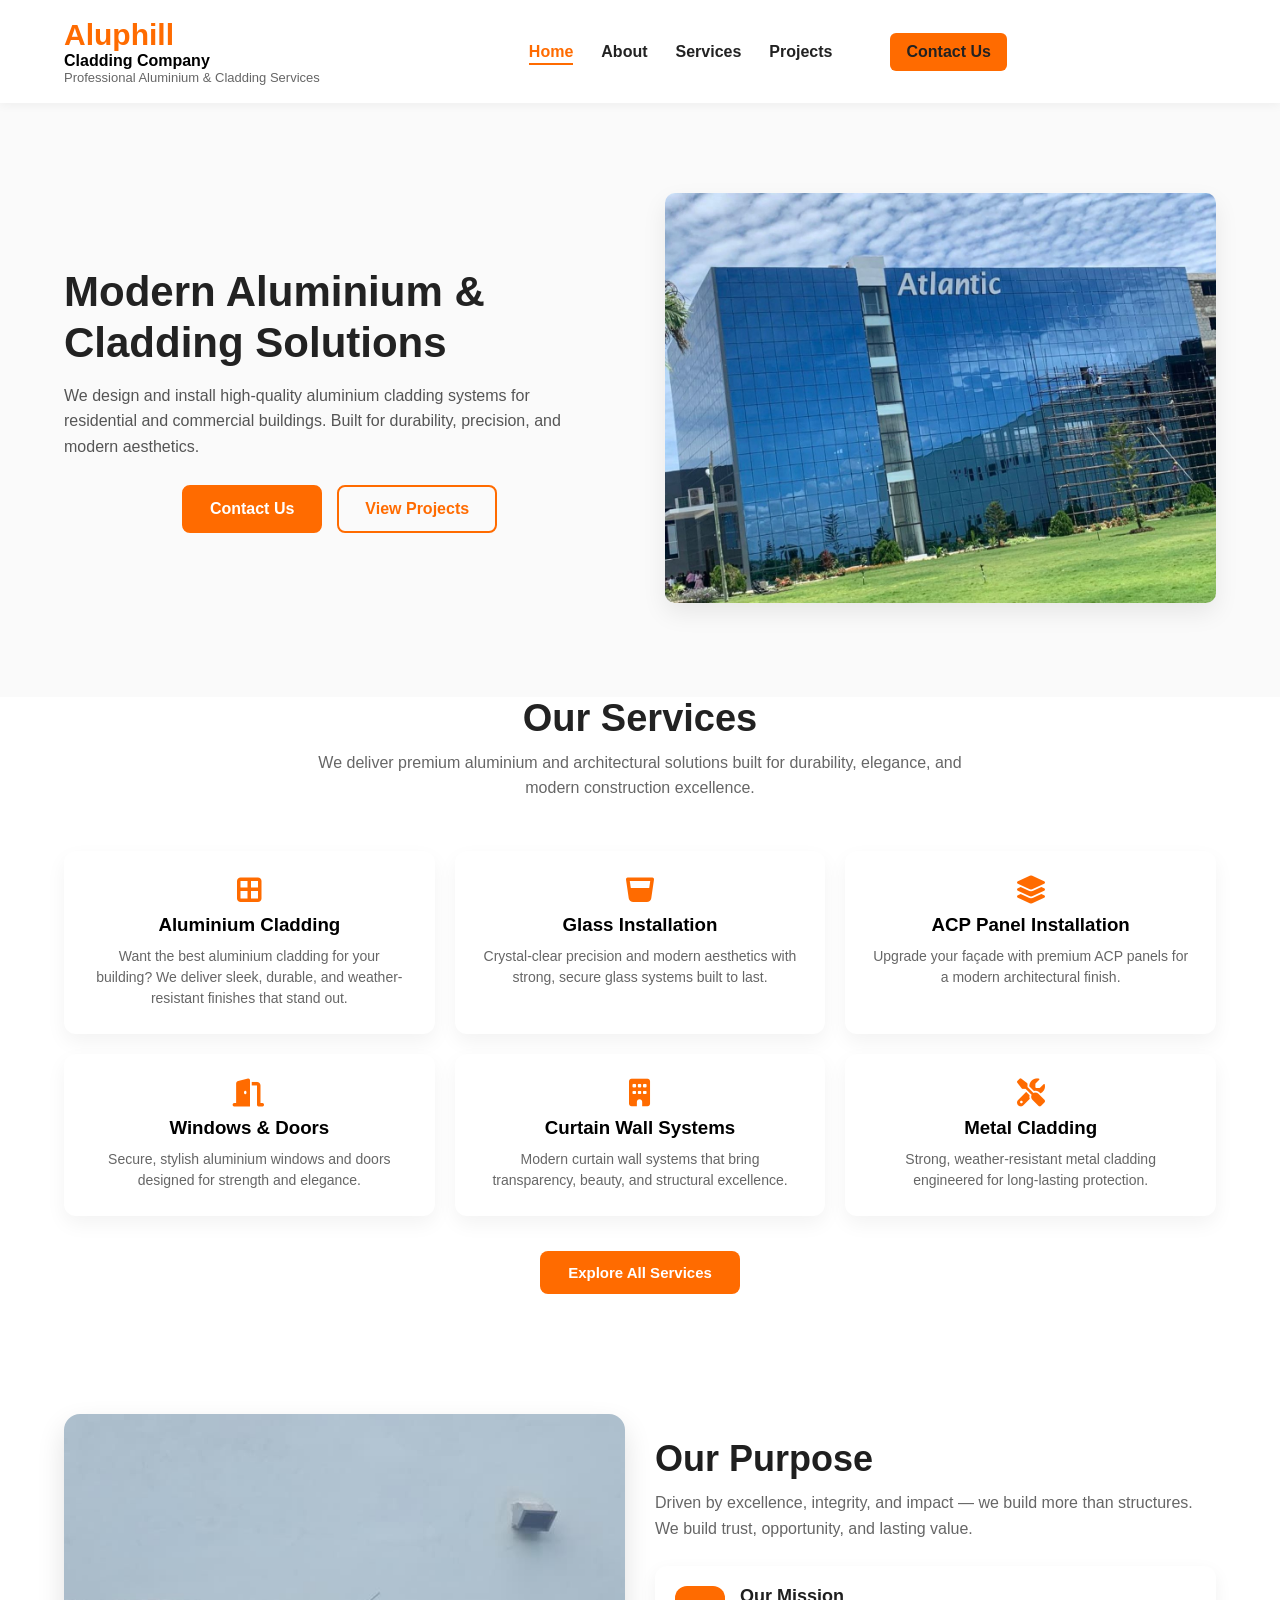
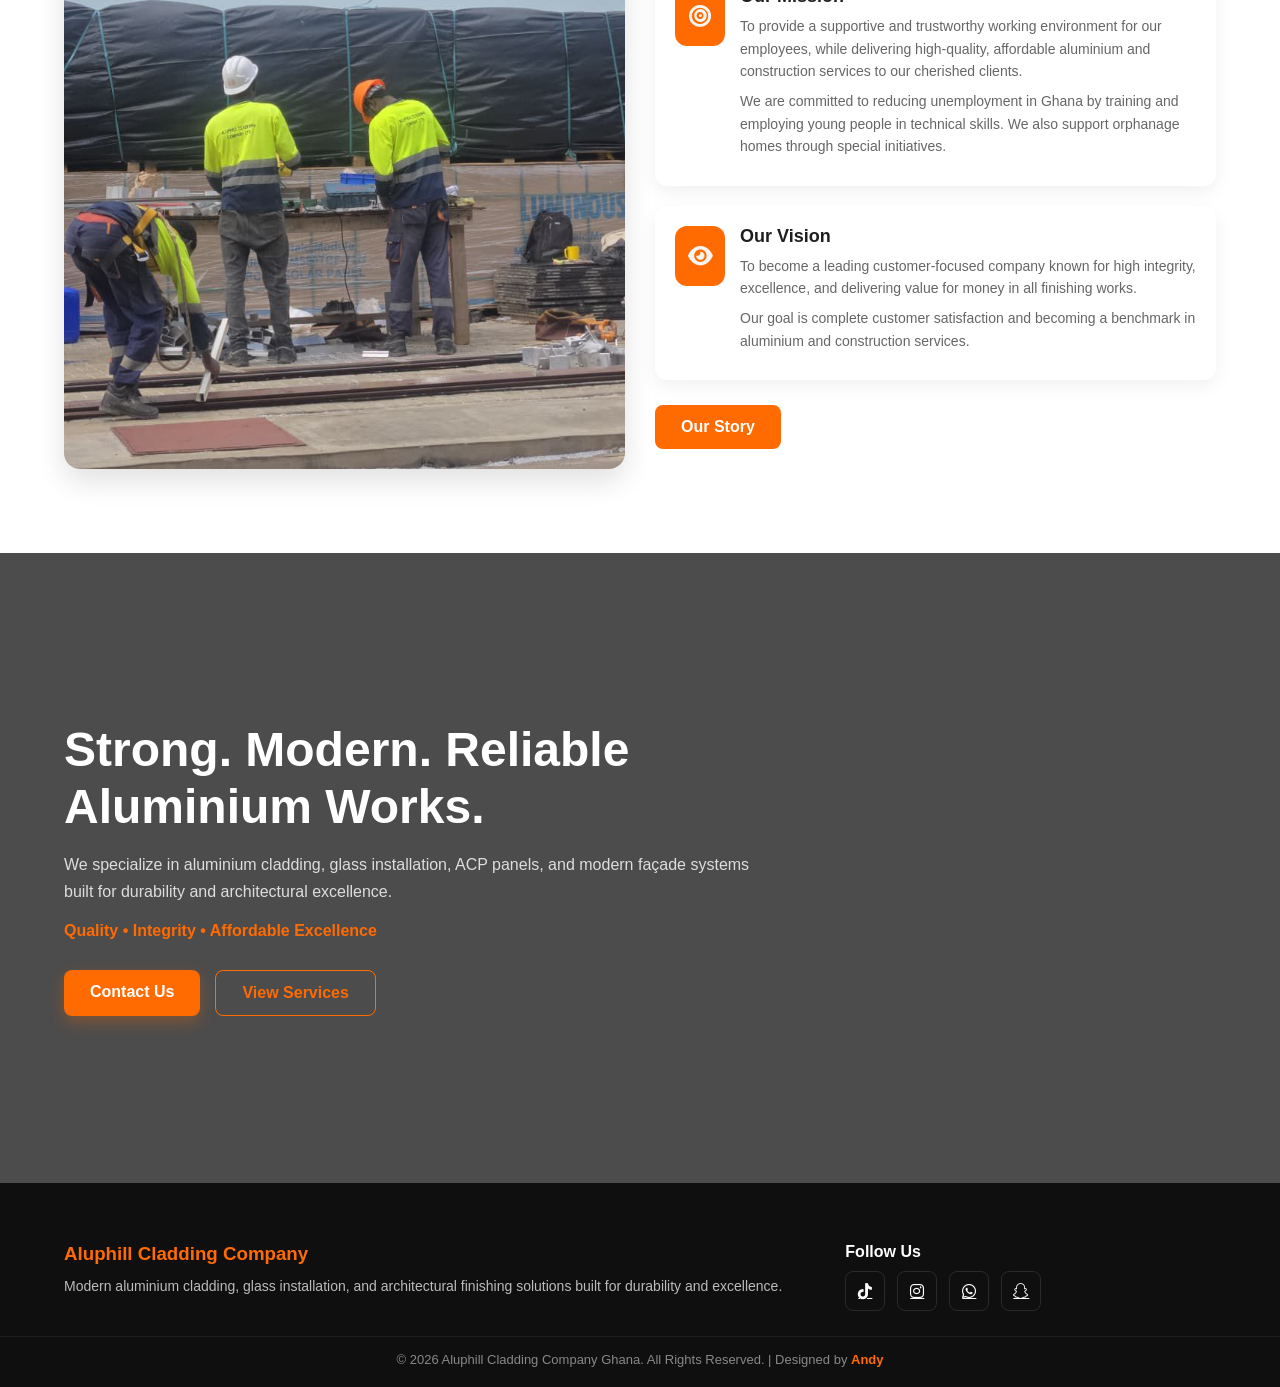
==== commit 358619cd: "new changes" ====
--- a/index.html
+++ b/index.html
@@ -46,7 +46,7 @@
     </div>
 
     <div class="hero-image">
-      <img src="https://images.unsplash.com/photo-1504307651254-35680f356dfd?auto=format&fit=crop&w=1200&q=80"
+      <img src="images/hero1.jpeg"
            alt="Aluminium cladding building">
     </div>
 
@@ -181,7 +181,7 @@
 
   <!-- VIDEO BACKGROUND -->
   <video class="video-bg-video" autoplay muted loop playsinline>
-    <source src="https://videos.pexels.com/video-files/7578552/7578552-hd_1920_1080_30fps.mp4" type="video/mp4">
+    <source src="images/video/vid1.mp4" type="video/mp4">
   </video>
 
   <!-- OVERLAY -->
@@ -232,7 +232,7 @@
    <div class="social-icons">
         <a href="https://www.tiktok.com/@aluphillcladding" target="_blank" rel="noopener noreferrer"><i class="fab fa-tiktok"></i></a>
         <a href="https://www.instagram.com/aluphillcladding1.0?igsh=MWg1b3R0eDY3OHE4Mg%3D%3D&utm_source=qr" target="_blank" rel="noopener noreferrer"><i class="fab fa-instagram"></i></a>
-        <a href="https://wa.me/233240925227" target="_blank" rel="noopener noreferrer"><i class="fab fa-whatsapp"></i></a>
+        <a href="whatsapp://send?phone=233240925227" target="_blank" rel="noopener noreferrer"><i class="fab fa-whatsapp"></i></a>
         <a href="https://www.snapchat.com/add/aluphilcladding?share_id=PP1uf8LnQ-aVPM5W32ZezQ&locale=en_US" target="_blank" rel="noopener noreferrer"><i class="fab fa-snapchat-ghost"></i></a>
       </div>
     </div>
@@ -244,7 +244,7 @@
     <p>
       © 2026 Aluphill Cladding Company Ghana. All Rights Reserved. |
       Designed by 
-      <a href="mailto:yourname@email.com">Andy</a>
+      <a href="mailto:opusumahandy17@gmail.com">Andy</a>
     </p>
   </div>
 </footer>
--- a/style.css
+++ b/style.css
@@ -520,7 +520,7 @@
   left: 0;
   width: 100%;
   height: 100%;
-  background: rgba(0,0,0,0.65);
+  background: rgba(0,0,0,0.70);
   z-index: 2;
 }
 
